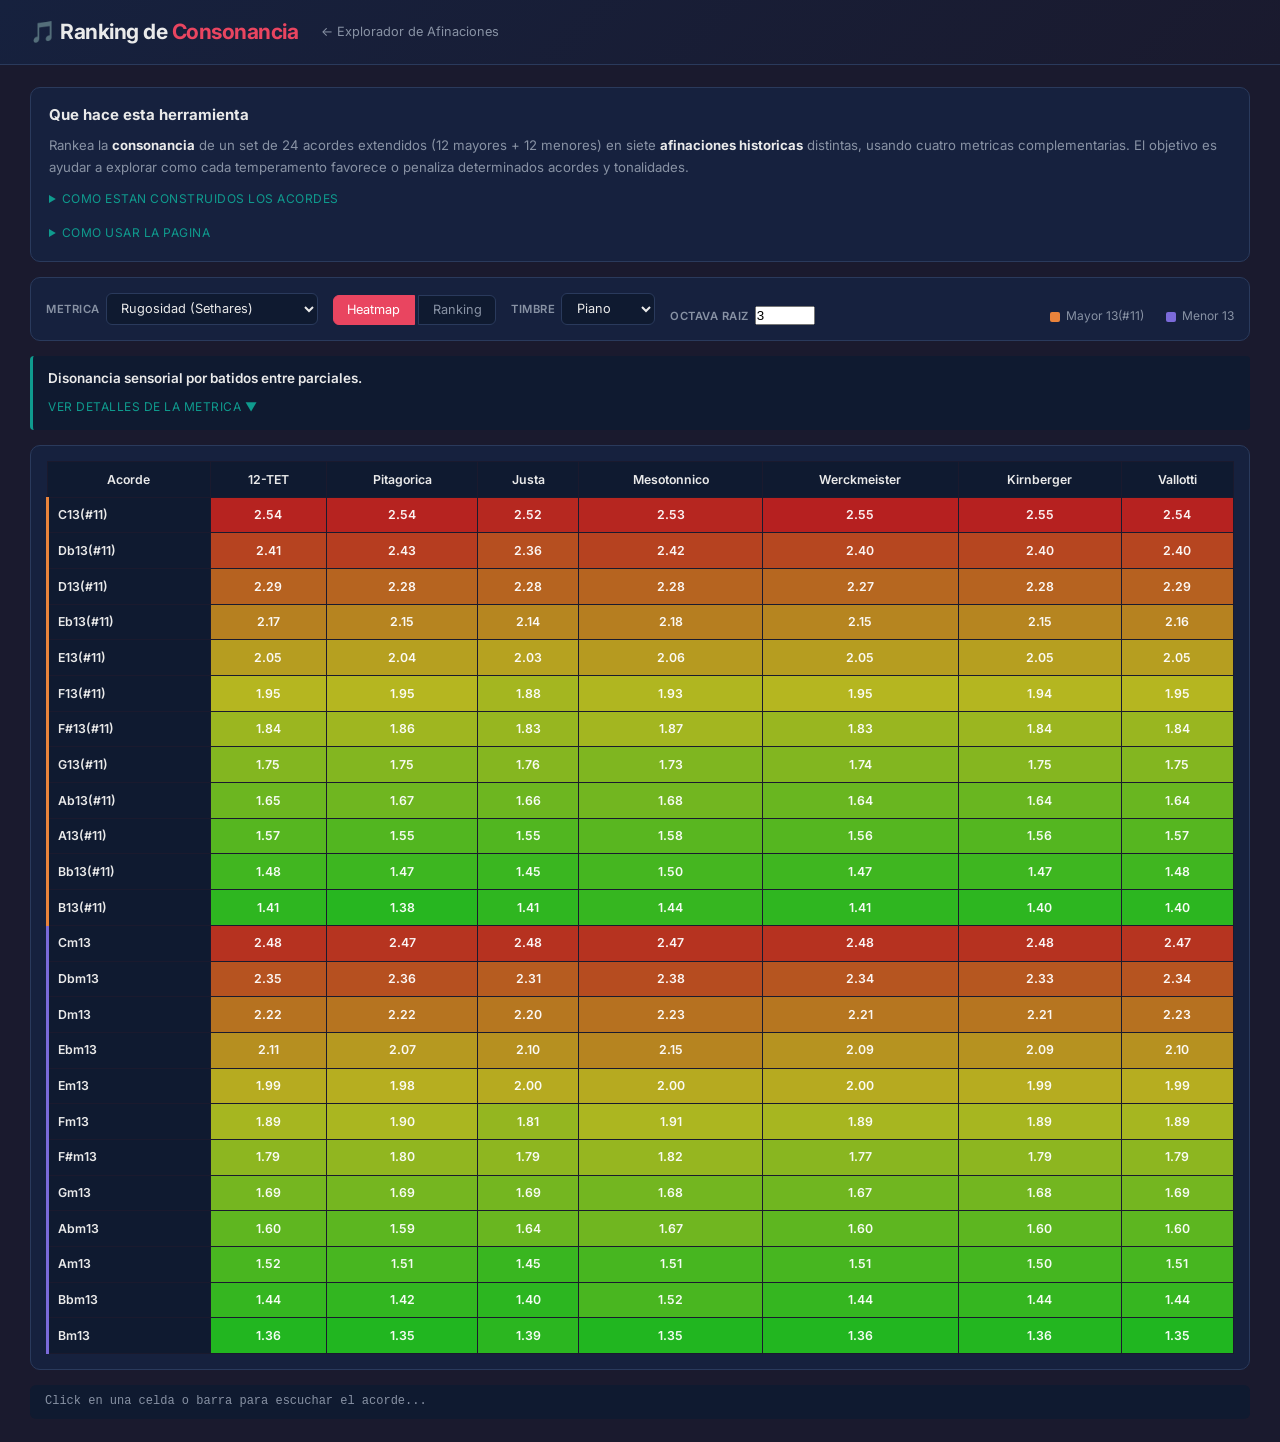
==== web/consonance.html @ fd1942e9 "Initial commit: explorador de afinaciones + ranking de consonancia Aplicacion web estatica con dos p" ====
<!DOCTYPE html>
<html lang="es">
<head>
    <meta charset="UTF-8">
    <meta name="viewport" content="width=device-width, initial-scale=1.0">
    <title>Ranking de Consonancia de Acordes</title>
    <link rel="stylesheet" href="css/style.css">
    <link rel="preconnect" href="https://fonts.googleapis.com">
    <link href="https://fonts.googleapis.com/css2?family=Inter:wght@400;600;700&display=swap" rel="stylesheet">
    <link rel="icon" href="data:image/svg+xml,<svg xmlns='http://www.w3.org/2000/svg' viewBox='0 0 100 100'><text y='.9em' font-size='90'>&#127925;</text></svg>">
    <style>
        /* === CONSONANCE PAGE === */
        main.cons-main { padding: 1.5rem 2rem; display: flex; flex-direction: column; gap: 1rem; }

        .cons-controls {
            display: flex; flex-wrap: wrap; gap: 1rem; align-items: flex-end;
            background: var(--bg-card); padding: 1rem; border-radius: var(--radius);
            border: 1px solid var(--border);
        }

        .metric-desc {
            padding: 0.8rem 1rem;
            border-left: 3px solid var(--accent2); background: var(--bg-input);
            border-radius: 4px;
        }
        .metric-desc #metric-short { color: var(--text); font-size: 0.9rem; font-weight: 600; }
        .metric-desc #metric-expand-toggle {
            background: none; border: none; color: var(--accent2);
            cursor: pointer; padding: 0.3rem 0; margin-top: 0.3rem;
            font-size: 0.8rem; text-transform: uppercase; letter-spacing: 0.5px;
        }
        .metric-desc #metric-long {
            display: none; margin-top: 0.6rem; padding-top: 0.6rem;
            border-top: 1px solid var(--border);
            font-size: 0.88rem; color: var(--text-dim); line-height: 1.65;
        }
        .metric-desc #metric-long.open { display: block; }
        .metric-desc #metric-long p { margin-bottom: 0.7rem; }
        .metric-desc #metric-long strong { color: var(--text); }
        .metric-desc #metric-long em { color: var(--text); font-style: italic; }
        .metric-desc #metric-long code {
            background: var(--bg); padding: 1px 6px; border-radius: 3px;
            font-family: 'SF Mono', Menlo, monospace; font-size: 0.85em;
        }
        .metric-desc #metric-long .formula {
            background: var(--bg); padding: 0.6rem 1rem; border-radius: 4px;
            font-family: 'SF Mono', Menlo, monospace; color: var(--text);
            text-align: center; font-size: 0.92em;
        }

        .intro-card {
            background: var(--bg-card); padding: 1rem 1.2rem; border-radius: var(--radius);
            border: 1px solid var(--border); font-size: 0.88rem; color: var(--text-dim);
            line-height: 1.65;
        }
        .intro-card h2 { color: var(--text); font-size: 1rem; margin-bottom: 0.5rem; }
        .intro-card details { margin-top: 0.5rem; }
        .intro-card summary {
            cursor: pointer; color: var(--accent2); font-size: 0.8rem;
            text-transform: uppercase; letter-spacing: 0.5px; padding: 0.2rem 0;
        }
        .intro-card details[open] summary { margin-bottom: 0.5rem; }
        .intro-card code {
            background: var(--bg); padding: 1px 5px; border-radius: 3px;
            font-family: 'SF Mono', Menlo, monospace; font-size: 0.85em; color: var(--text);
        }
        .intro-card strong { color: var(--text); }

        .view-tabs { display: flex; gap: 0.25rem; }
        .view-tab {
            padding: 0.45rem 0.9rem; background: var(--bg-input); color: var(--text-dim);
            border: 1px solid var(--border); cursor: pointer; font-size: 0.85rem;
        }
        .view-tab.active { background: var(--accent); color: white; border-color: var(--accent); }
        .view-tab:first-child { border-radius: 6px 0 0 6px; }
        .view-tab:last-child  { border-radius: 0 6px 6px 0; }

        #view-container {
            background: var(--bg-card); padding: 1rem; border-radius: var(--radius);
            border: 1px solid var(--border); min-height: 400px; overflow: auto;
        }

        .now-playing {
            font-family: 'SF Mono', Menlo, monospace; font-size: 0.8rem;
            color: var(--text-dim); padding: 0.5rem 1rem; background: var(--bg-input);
            border-radius: 6px; min-height: 1.4rem;
        }

        /* Heatmap */
        table.cons-heatmap {
            border-collapse: collapse; width: 100%;
            font-size: 0.82rem;
        }
        table.cons-heatmap th, table.cons-heatmap td {
            padding: 0.5rem 0.6rem; text-align: center; border: 1px solid var(--bg);
        }
        table.cons-heatmap th {
            background: var(--bg-input); color: var(--text); position: sticky; top: 0;
            font-weight: 600;
        }
        table.cons-heatmap td.chord-name {
            background: var(--bg-input); text-align: left; font-weight: 600;
            white-space: nowrap; padding-right: 1rem;
        }
        td.chord-name.qmaj { border-left: 3px solid #e9833b; }
        td.chord-name.qmin { border-left: 3px solid #7b6ad9; }
        td.hm-cell { color: rgba(255,255,255,0.95); cursor: pointer; font-weight: 600; }
        td.hm-cell:hover { outline: 2px solid white; outline-offset: -2px; }

        /* Bars */
        .bars-header { margin-bottom: 0.8rem; color: var(--text-dim); }
        .bars-list { display: flex; flex-direction: column; gap: 0.35rem; }
        .bar-row {
            display: grid; grid-template-columns: 130px 1fr 90px;
            align-items: center; gap: 0.8rem; cursor: pointer;
            padding: 0.2rem 0.4rem; border-radius: 4px;
        }
        .bar-row:hover { background: var(--bg-input); }
        .bar-label { font-weight: 600; padding-left: 0.5rem; }
        .bar-label.qmaj { border-left: 3px solid #e9833b; }
        .bar-label.qmin { border-left: 3px solid #7b6ad9; }
        .bar-track {
            height: 22px; background: var(--bg-input); border-radius: 3px; overflow: hidden;
        }
        .bar-fill { height: 100%; transition: width 0.3s; }
        .bar-value {
            font-family: 'SF Mono', Menlo, monospace; font-size: 0.85rem;
            color: var(--text-dim); text-align: right;
        }

        .chord-legend { display: flex; gap: 1.5rem; font-size: 0.8rem; color: var(--text-dim); }
        .chord-legend span::before {
            content: ''; display: inline-block; width: 10px; height: 10px;
            border-radius: 2px; margin-right: 0.4rem; vertical-align: middle;
        }
        .chord-legend .leg-maj::before { background: #e9833b; }
        .chord-legend .leg-min::before { background: #7b6ad9; }
    </style>
</head>
<body>

<header>
    <div class="logo">&#127925; Ranking de <span>Consonancia</span></div>
    <div class="controls" style="margin-left:auto">
        <a href="index.html" style="color: var(--text-dim); text-decoration: none; font-size: 0.85rem;">&larr; Explorador de Afinaciones</a>
    </div>
</header>

<main class="cons-main">

    <div class="intro-card">
        <h2>Que hace esta herramienta</h2>
        <p>Rankea la <strong>consonancia</strong> de un set de 24 acordes extendidos (12 mayores + 12 menores) en siete <strong>afinaciones historicas</strong> distintas, usando cuatro metricas complementarias. El objetivo es ayudar a explorar como cada temperamento favorece o penaliza determinados acordes y tonalidades.</p>

        <details>
            <summary>Como estan construidos los acordes</summary>
            <p>Cada acorde del set es una <em>septima con triada superpuesta</em>, siguiendo el esquema:</p>
            <ul style="margin: 0.4rem 0 0.4rem 1.5rem;">
                <li><strong>Acordes mayores — X13(#11):</strong> tetrada inferior <code>1 — 3 — 5 — b7</code> (septima dominante) + triada mayor superpuesta que aporta <code>9 — #11 — 13</code>. Sonido tipico Lidio-dominante.</li>
                <li><strong>Acordes menores — Xm13:</strong> tetrada inferior <code>1 — b3 — 5 — b7</code> (menor con septima) + triada menor superpuesta que aporta <code>9 — 11 — 13</code>.</li>
            </ul>
            <p style="margin-top: 0.5rem;">Por defecto la tetrada inferior se coloca en la octava 3 y la triada superior queda en la octava 4 por construccion de los intervalos. La octava raiz se puede ajustar.</p>
        </details>

        <details>
            <summary>Como usar la pagina</summary>
            <ul style="margin: 0.4rem 0 0 1.5rem;">
                <li><strong>Heatmap:</strong> matriz 24 × 7. Filas = acordes, columnas = afinaciones. Verde = mas consonante, rojo = mas disonante (normalizado dentro de la metrica seleccionada).</li>
                <li><strong>Ranking:</strong> para una afinacion elegida, los 24 acordes ordenados del mas consonante al mas disonante.</li>
                <li><strong>Click</strong> en cualquier celda o barra para escuchar ese acorde sintetizado con la afinacion exacta.</li>
                <li>Cambiar de metrica recalcula toda la matriz; cada una ilumina un aspecto distinto de la consonancia (ver detalles de cada una mas abajo).</li>
            </ul>
        </details>
    </div>

    <div class="cons-controls">
        <div class="control-group">
            <label for="metric-select">Metrica</label>
            <select id="metric-select"></select>
        </div>

        <div class="view-tabs">
            <button class="view-tab active" data-view="heatmap">Heatmap</button>
            <button class="view-tab" data-view="bars">Ranking</button>
        </div>

        <div class="control-group" id="tuning-select-wrap">
            <label for="tuning-select">Afinacion (ranking)</label>
            <select id="tuning-select"></select>
        </div>

        <div class="control-group">
            <label for="timbre-select">Timbre</label>
            <select id="timbre-select"></select>
        </div>

        <div class="control-group">
            <label for="octave-input">Octava raiz</label>
            <input type="number" id="octave-input" min="1" max="5" value="3" style="width: 60px">
        </div>

        <div class="chord-legend" style="margin-left:auto">
            <span class="leg-maj">Mayor 13(#11)</span>
            <span class="leg-min">Menor 13</span>
        </div>
    </div>

    <div class="metric-desc">
        <div id="metric-short"></div>
        <button id="metric-expand-toggle" type="button">Ver detalles de la metrica ▼</button>
        <div id="metric-long"></div>
    </div>

    <div id="view-container"></div>

    <div id="now-playing" class="now-playing">Click en una celda o barra para escuchar el acorde...</div>

</main>

<script src="js/tunings.js"></script>
<script src="js/player.js"></script>
<script src="js/consonance.js"></script>

</body>
</html>
---- web/css/style.css ----
/* === RESET & BASE === */
*, *::before, *::after { box-sizing: border-box; margin: 0; padding: 0; }

:root {
    --bg: #1a1a2e;
    --bg-card: #16213e;
    --bg-card-hover: #1a2744;
    --bg-input: #0f1a30;
    --accent: #e94560;
    --accent-glow: rgba(233, 69, 96, 0.3);
    --accent2: #0f9b8e;
    --text: #eaeaea;
    --text-dim: #8892a4;
    --text-muted: #5a6578;
    --border: #2a3a5c;
    --positive: #4ade80;
    --negative: #f87171;
    --radius: 10px;
    --shadow: 0 4px 20px rgba(0,0,0,0.4);
}

html { font-size: 15px; }
body {
    font-family: 'Inter', -apple-system, BlinkMacSystemFont, 'Segoe UI', system-ui, sans-serif;
    background: var(--bg);
    color: var(--text);
    min-height: 100vh;
    line-height: 1.6;
}

/* === HEADER === */
header {
    background: linear-gradient(135deg, #16213e 0%, #1a1a2e 100%);
    border-bottom: 1px solid var(--border);
    padding: 1rem 2rem;
    display: flex;
    align-items: center;
    gap: 1.5rem;
    flex-wrap: wrap;
}

.logo {
    font-size: 1.4rem;
    font-weight: 700;
    letter-spacing: -0.5px;
    white-space: nowrap;
}
.logo span { color: var(--accent); }

/* === CONTROLS === */
.controls {
    display: flex;
    align-items: center;
    gap: 0.8rem;
    flex-wrap: wrap;
    flex: 1;
}

.control-group {
    display: flex;
    align-items: center;
    gap: 0.4rem;
}

.control-group label {
    font-size: 0.75rem;
    color: var(--text-dim);
    text-transform: uppercase;
    letter-spacing: 0.5px;
    font-weight: 600;
}

select, button {
    font-family: inherit;
    font-size: 0.85rem;
    border: 1px solid var(--border);
    border-radius: 6px;
    background: var(--bg-input);
    color: var(--text);
    padding: 0.45rem 0.7rem;
    cursor: pointer;
    transition: all 0.15s;
}

select:hover, select:focus { border-color: var(--accent); outline: none; }

.btn-primary {
    background: var(--accent);
    border-color: var(--accent);
    font-weight: 600;
    padding: 0.45rem 1.2rem;
}
.btn-primary:hover { background: #d13a52; box-shadow: 0 0 12px var(--accent-glow); }
.btn-primary:disabled { opacity: 0.5; cursor: not-allowed; }

.btn-stop {
    background: transparent;
    border-color: var(--accent);
    color: var(--accent);
}
.btn-stop:hover { background: rgba(233,69,96,0.15); }

/* === MAIN LAYOUT === */
main {
    display: grid;
    grid-template-columns: 1fr 380px;
    gap: 1rem;
    padding: 1rem 2rem;
    max-width: 1400px;
    margin: 0 auto;
    min-height: calc(100vh - 65px);
}

@media (max-width: 900px) {
    main { grid-template-columns: 1fr; }
    header { padding: 0.8rem 1rem; }
    main { padding: 0.8rem 1rem; }
}

/* === LEFT PANEL === */
.panel-left {
    display: flex;
    flex-direction: column;
    gap: 1rem;
}

/* Description card */
.card {
    background: var(--bg-card);
    border: 1px solid var(--border);
    border-radius: var(--radius);
    padding: 1.2rem 1.5rem;
    box-shadow: var(--shadow);
}

.card h2 {
    font-size: 1.2rem;
    margin-bottom: 0.2rem;
    display: flex;
    align-items: center;
    gap: 0.5rem;
}

.card .period {
    font-size: 0.75rem;
    color: var(--accent);
    font-weight: 600;
    text-transform: uppercase;
    letter-spacing: 0.5px;
}

.card .description {
    margin-top: 0.8rem;
    font-size: 0.9rem;
    color: var(--text-dim);
    line-height: 1.7;
}
.card .description strong { color: var(--text); }
.card .description em { color: var(--accent); font-style: normal; }

/* === COMPARISON TABLE === */
.comparison-table {
    width: 100%;
    border-collapse: collapse;
    font-size: 0.8rem;
    font-variant-numeric: tabular-nums;
}

.comparison-table th {
    padding: 0.5rem 0.4rem;
    text-align: center;
    color: var(--text-dim);
    font-weight: 600;
    font-size: 0.7rem;
    text-transform: uppercase;
    letter-spacing: 0.3px;
    border-bottom: 2px solid var(--border);
    position: sticky;
    top: 0;
    background: var(--bg-card);
}

.comparison-table td {
    padding: 0.35rem 0.4rem;
    text-align: center;
    border-bottom: 1px solid rgba(42,58,92,0.5);
    white-space: nowrap;
}

.comparison-table tr:hover td { background: rgba(233,69,96,0.05); }

.comparison-table .note-name {
    font-weight: 700;
    color: var(--text);
    text-align: left;
    padding-left: 0.8rem;
}

.comparison-table .active-col {
    background: rgba(233,69,96,0.08);
    color: var(--text);
    font-weight: 600;
}

.cents-positive { color: var(--positive); }
.cents-negative { color: var(--negative); }
.cents-zero { color: var(--text-muted); }

/* === RIGHT PANEL === */
.panel-right {
    display: flex;
    flex-direction: column;
    gap: 1rem;
}

/* Examples */
.examples-grid {
    display: flex;
    flex-direction: column;
    gap: 0.5rem;
}

.example-btn {
    display: flex;
    align-items: center;
    gap: 0.8rem;
    width: 100%;
    text-align: left;
    padding: 0.7rem 1rem;
    background: var(--bg-card);
    border: 1px solid var(--border);
    border-radius: 8px;
    color: var(--text);
    cursor: pointer;
    transition: all 0.2s;
}

.example-btn:hover {
    border-color: var(--accent);
    background: var(--bg-card-hover);
    transform: translateX(3px);
}

.example-btn.playing {
    border-color: var(--accent);
    background: rgba(233,69,96,0.1);
    box-shadow: 0 0 15px var(--accent-glow);
}

.example-btn .icon {
    font-size: 1.4rem;
    width: 2rem;
    text-align: center;
    flex-shrink: 0;
}

.example-btn .info { flex: 1; min-width: 0; }

.example-btn .info .name {
    font-weight: 600;
    font-size: 0.85rem;
}

.example-btn .info .desc {
    font-size: 0.72rem;
    color: var(--text-dim);
    line-height: 1.4;
    margin-top: 2px;
}

/* === KEYBOARD VISUALIZATION === */
.keyboard-container {
    padding: 0.8rem 0;
}

.keyboard {
    display: flex;
    position: relative;
    height: 100px;
    margin: 0 auto;
    max-width: 100%;
}

.key {
    position: relative;
    border: 1px solid #333;
    border-radius: 0 0 4px 4px;
    cursor: pointer;
    transition: all 0.15s;
    display: flex;
    flex-direction: column;
    justify-content: flex-end;
    align-items: center;
    padding-bottom: 6px;
    user-select: none;
}

.key.white {
    background: linear-gradient(180deg, #f5f5f5 0%, #e8e8e8 100%);
    width: calc(100% / 7);
    height: 100%;
    z-index: 1;
}

.key.black {
    background: linear-gradient(180deg, #333 0%, #1a1a1a 100%);
    width: calc(100% / 12);
    height: 62%;
    position: absolute;
    z-index: 2;
    border-radius: 0 0 3px 3px;
}

.key.white:hover { background: linear-gradient(180deg, #fff 0%, #f0f0f0 100%); }
.key.black:hover { background: linear-gradient(180deg, #444 0%, #2a2a2a 100%); }
.key.white:active, .key.white.active { background: linear-gradient(180deg, #ffe0e6 0%, #ffd0d8 100%); }
.key.black:active, .key.black.active { background: linear-gradient(180deg, #e94560 0%, #c73a52 100%); }

.key .cents-label {
    font-size: 0.55rem;
    font-weight: 600;
    font-variant-numeric: tabular-nums;
    pointer-events: none;
}
.key.white .cents-label { color: #666; }
.key.black .cents-label { color: #aaa; }

.key .note-label {
    font-size: 0.6rem;
    font-weight: 700;
    pointer-events: none;
    margin-top: 2px;
}
.key.white .note-label { color: #444; }
.key.black .note-label { color: #ccc; }

/* === TABS === */
.tabs {
    display: flex;
    gap: 0;
    border-bottom: 2px solid var(--border);
    margin-bottom: 0;
}

.tab {
    padding: 0.5rem 1rem;
    font-size: 0.8rem;
    font-weight: 600;
    color: var(--text-dim);
    cursor: pointer;
    border-bottom: 2px solid transparent;
    margin-bottom: -2px;
    transition: all 0.15s;
    background: none;
    border-top: none;
    border-left: none;
    border-right: none;
}

.tab:hover { color: var(--text); }
.tab.active { color: var(--accent); border-bottom-color: var(--accent); }

.tab-content { display: none; padding-top: 1rem; }
.tab-content.active { display: block; }

/* === SCROLLBAR === */
::-webkit-scrollbar { width: 6px; }
::-webkit-scrollbar-track { background: transparent; }
::-webkit-scrollbar-thumb { background: var(--border); border-radius: 3px; }
::-webkit-scrollbar-thumb:hover { background: var(--text-muted); }

/* === LOADING ANIMATION === */
@keyframes pulse {
    0%, 100% { opacity: 0.4; }
    50% { opacity: 1; }
}
.playing .icon { animation: pulse 0.8s ease-in-out infinite; }

/* === LIBRARY === */
.library-item {
    display: block;
    width: 100%;
    text-align: left;
    padding: 0.35rem 0.6rem;
    margin-bottom: 2px;
    font-size: 0.78rem;
    background: transparent;
    border: 1px solid transparent;
    border-radius: 5px;
    color: var(--text-dim);
    cursor: pointer;
    transition: all 0.12s;
    white-space: nowrap;
    overflow: hidden;
    text-overflow: ellipsis;
}

.library-item:hover {
    background: var(--bg-card-hover);
    color: var(--text);
    border-color: var(--border);
}

.library-item.active {
    background: rgba(233,69,96,0.12);
    border-color: var(--accent);
    color: var(--text);
    font-weight: 600;
}

/* === TEMPO SLIDER === */
input[type="range"] {
    -webkit-appearance: none;
    appearance: none;
    height: 4px;
    background: var(--border);
    border-radius: 2px;
    outline: none;
}
input[type="range"]::-webkit-slider-thumb {
    -webkit-appearance: none;
    width: 14px;
    height: 14px;
    border-radius: 50%;
    background: var(--accent);
    cursor: pointer;
}

/* === SCORE CONTAINER === */
#score-container svg {
    max-width: 100%;
}

/* === FOOTER === */
footer {
    text-align: center;
    padding: 1.5rem;
    color: var(--text-muted);
    font-size: 0.75rem;
    border-top: 1px solid var(--border);
}
footer a { color: var(--accent); text-decoration: none; }
footer a:hover { text-decoration: underline; }
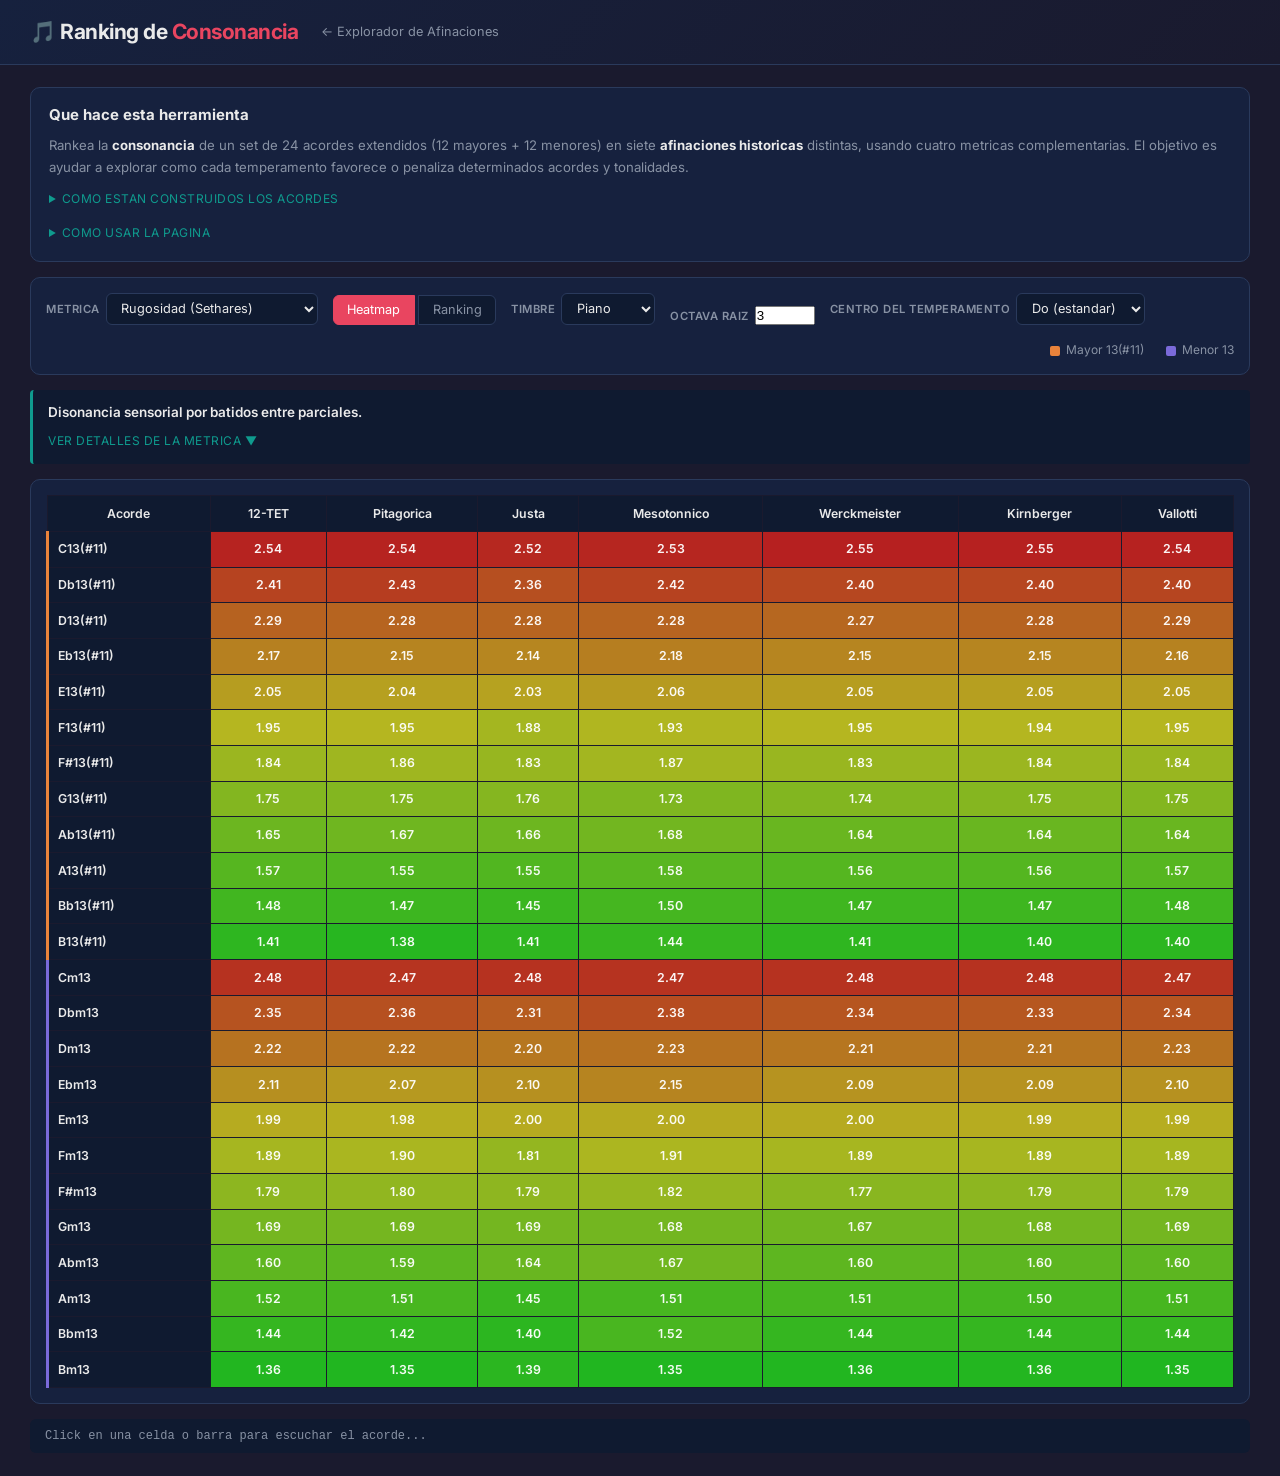
==== commit 5a866fb1: "Mejoras de revisión + centro de temperamento Do/Re en consonancias Correcciones (revisión crítica): " ====
--- a/web/consonance.html
+++ b/web/consonance.html
@@ -169,6 +169,7 @@
                 <li><strong>Ranking:</strong> para una afinacion elegida, los 24 acordes ordenados del mas consonante al mas disonante.</li>
                 <li><strong>Click</strong> en cualquier celda o barra para escuchar ese acorde sintetizado con la afinacion exacta.</li>
                 <li>Cambiar de metrica recalcula toda la matriz; cada una ilumina un aspecto distinto de la consonancia (ver detalles de cada una mas abajo).</li>
+                <li><strong>Centro del temperamento:</strong> por defecto los temperamentos historicos se anclan en <code>Do</code> (la tonalidad "pura"). Cambiarlo a <code>Re</code> rota el patron para centrarlo en Re — util para instrumentos afinados naturalmente en Re, como los traversos barrocos. El diapason (La&nbsp;=&nbsp;440) no cambia; solo se desplaza que tonalidades quedan mas puras.</li>
             </ul>
         </details>
     </div>
@@ -197,6 +198,14 @@
         <div class="control-group">
             <label for="octave-input">Octava raiz</label>
             <input type="number" id="octave-input" min="1" max="5" value="3" style="width: 60px">
+        </div>
+
+        <div class="control-group">
+            <label for="ref-root-select" title="Transpone el centro del temperamento. La=440 se mantiene como diapason; solo se rota el patron de quintas puras/temperadas. Util para instrumentos afinados en Re como los traversos barrocos.">Centro del temperamento</label>
+            <select id="ref-root-select">
+                <option value="0">Do (estandar)</option>
+                <option value="2">Re (traversos)</option>
+            </select>
         </div>
 
         <div class="chord-legend" style="margin-left:auto">
@@ -217,9 +226,10 @@
 
 </main>
 
-<script src="js/tunings.js"></script>
-<script src="js/player.js"></script>
-<script src="js/consonance.js"></script>
+<script src="js/tunings.js?v=10"></script>
+<script src="js/soundfont.js?v=10"></script>
+<script src="js/player.js?v=10"></script>
+<script src="js/consonance.js?v=10"></script>
 
 </body>
 </html>
--- a/web/css/style.css
+++ b/web/css/style.css
@@ -431,6 +431,68 @@
     max-width: 100%;
 }
 
+/* Engraved score (Verovio): black-on-cream paper look */
+.engraved-score {
+    background: #faf7ee;
+    border-radius: 6px;
+    padding: 0.5rem 0.8rem;
+    overflow-x: auto;
+}
+.engraved-score svg {
+    display: block;
+    width: 100%;
+    height: auto;
+}
+
+/* Upload button */
+.upload-btn {
+    display: inline-block;
+    font-size: 0.8rem;
+    background: var(--bg-input);
+    color: var(--text);
+    border: 1px dashed var(--border);
+    border-radius: 6px;
+    padding: 0.5rem 0.8rem;
+    cursor: pointer;
+    width: 100%;
+    text-align: center;
+    transition: border-color 0.15s, background 0.15s;
+}
+.upload-btn:hover {
+    border-color: var(--accent2);
+    background: var(--bg-card-hover);
+}
+
+/* User library item delete button */
+.library-item-del {
+    background: transparent;
+    color: var(--text-muted);
+    border: 1px solid var(--border);
+    border-radius: 4px;
+    padding: 0 0.5rem;
+    font-size: 1rem;
+    cursor: pointer;
+}
+.library-item-del:hover {
+    color: var(--negative);
+    border-color: var(--negative);
+}
+
+/* Secondary button (save to library) */
+.btn-secondary {
+    background: var(--bg-input);
+    color: var(--text);
+    border: 1px solid var(--border);
+    padding: 0.4rem 0.8rem;
+    border-radius: 6px;
+    cursor: pointer;
+    font-size: 0.8rem;
+}
+.btn-secondary:hover {
+    background: var(--bg-card-hover);
+    border-color: var(--accent2);
+}
+
 /* === FOOTER === */
 footer {
     text-align: center;
